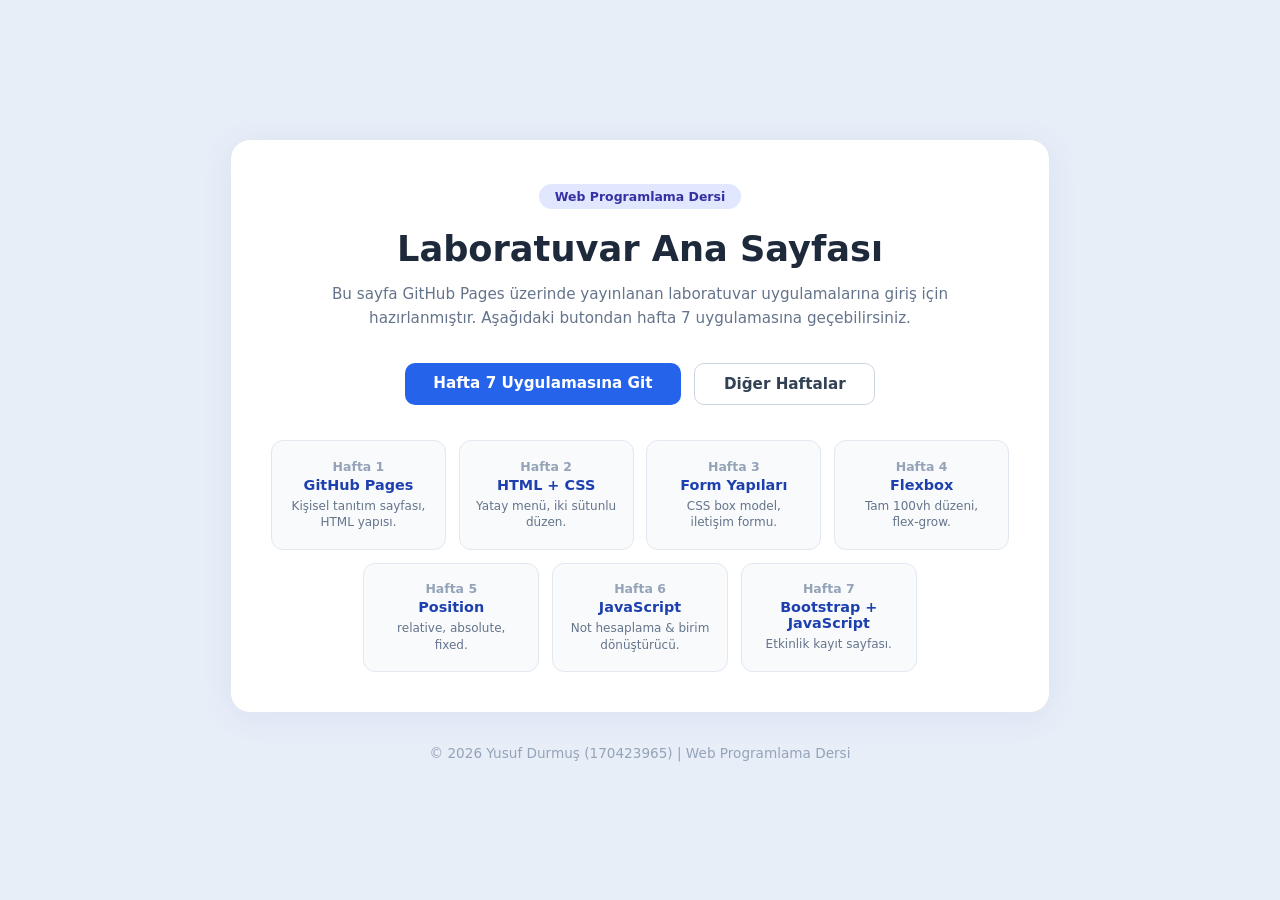
==== index.html @ 1b8e120a "Add files via upload" ====
﻿<!DOCTYPE html>
<html lang="tr">
<head>
  <meta charset="UTF-8" />
  <meta name="viewport" content="width=device-width, initial-scale=1.0" />
  <title>Laboratuvar Ana Sayfası</title>
  <style>
    *, *::before, *::after { box-sizing: border-box; margin: 0; padding: 0; }

    body {
      font-family: 'Segoe UI', system-ui, sans-serif;
      background: #e8eef8;
      min-height: 100vh;
      display: flex;
      flex-direction: column;
      align-items: center;
      justify-content: center;
      padding: 2rem 1.5rem;
    }

    .hub-card {
      background: #fff;
      border-radius: 20px;
      border: 1.5px solid #e2e8f0;
      padding: 2.8rem 2.5rem 2.5rem;
      box-shadow: 0 4px 32px rgba(30,64,175,0.07);
      width: 100%;
      max-width: 820px;
      text-align: center;
    }

    .badge {
      display: inline-block;
      background: #e0e7ff;
      color: #3730a3;
      font-size: 0.78rem;
      font-weight: 600;
      padding: 0.3rem 1rem;
      border-radius: 20px;
      margin-bottom: 1.2rem;
    }

    h1 {
      font-size: 2.2rem;
      font-weight: 800;
      color: #1e293b;
      margin-bottom: 0.8rem;
    }

    .desc {
      color: #64748b;
      font-size: 0.95rem;
      line-height: 1.6;
      margin-bottom: 2rem;
    }

    .btn-group {
      display: flex;
      gap: 0.8rem;
      justify-content: center;
      margin-bottom: 2.2rem;
    }

    .btn-primary {
      padding: 0.7rem 1.8rem;
      background: #2563eb;
      color: #fff;
      border: none;
      border-radius: 10px;
      font-size: 0.95rem;
      font-weight: 700;
      text-decoration: none;
      transition: background 0.2s, transform 0.15s;
    }
    .btn-primary:hover { background: #1d4ed8; transform: translateY(-2px); color: #fff; text-decoration: none; }

    .btn-secondary {
      padding: 0.7rem 1.8rem;
      background: #fff;
      color: #334155;
      border: 1.5px solid #cbd5e1;
      border-radius: 10px;
      font-size: 0.95rem;
      font-weight: 600;
      text-decoration: none;
      transition: background 0.2s;
    }
    .btn-secondary:hover { background: #f1f5f9; color: #334155; text-decoration: none; }

    /* Hafta grid */
    .hafta-grid {
      display: grid;
      grid-template-columns: repeat(4, 1fr);
      gap: 0.8rem;
      margin-bottom: 0.8rem;
    }
    .hafta-grid-bottom {
      display: grid;
      grid-template-columns: repeat(3, 1fr);
      gap: 0.8rem;
      max-width: 75%;
      margin: 0 auto;
    }

    .hafta-kart {
      display: block;
      background: #f8fafc;
      border: 1.5px solid #e2e8f0;
      border-radius: 12px;
      padding: 1.1rem 1rem;
      text-decoration: none;
      color: #1e293b;
      text-align: center;
      transition: transform 0.2s, box-shadow 0.2s, border-color 0.2s;
    }
    .hafta-kart:hover {
      transform: translateY(-3px);
      box-shadow: 0 6px 20px rgba(37,99,235,0.12);
      border-color: #93c5fd;
      text-decoration: none;
    }

    .hafta-no {
      font-size: 0.78rem;
      font-weight: 600;
      color: #94a3b8;
      margin-bottom: 0.2rem;
    }

    .hafta-baslik {
      font-size: 0.9rem;
      font-weight: 700;
      color: #1e40af;
      margin-bottom: 0.3rem;
    }

    .hafta-aciklama {
      font-size: 0.75rem;
      color: #64748b;
      line-height: 1.4;
      margin: 0;
    }

    footer {
      margin-top: 2rem;
      color: #94a3b8;
      font-size: 0.85rem;
    }
  </style>
</head>
<body>

  <div class="hub-card">
    <span class="badge">Web Programlama Dersi</span>
    <h1>Laboratuvar Ana Sayfası</h1>
    <p class="desc">Bu sayfa GitHub Pages üzerinde yayınlanan laboratuvar uygulamalarına giriş için<br>hazırlanmıştır. Aşağıdaki butondan hafta 7 uygulamasına geçebilirsiniz.</p>

    <div class="btn-group">
      <a href="hafta7.html" class="btn-primary">Hafta 7 Uygulamasına Git</a>
      <a href="../hafta1/labs.html" class="btn-secondary">Diğer Haftalar</a>
    </div>

    <!-- Üst 4 kart -->
    <div class="hafta-grid">
      <a href="../hafta1/index.html" class="hafta-kart">
        <div class="hafta-no">Hafta 1</div>
        <div class="hafta-baslik">GitHub Pages</div>
        <p class="hafta-aciklama">Kişisel tanıtım sayfası, HTML yapısı.</p>
      </a>
      <a href="../hafta2/index.html" class="hafta-kart">
        <div class="hafta-no">Hafta 2</div>
        <div class="hafta-baslik">HTML + CSS</div>
        <p class="hafta-aciklama">Yatay menü, iki sütunlu düzen.</p>
      </a>
      <a href="../hafta3/index.html" class="hafta-kart">
        <div class="hafta-no">Hafta 3</div>
        <div class="hafta-baslik">Form Yapıları</div>
        <p class="hafta-aciklama">CSS box model, iletişim formu.</p>
      </a>
      <a href="../hafta4/index.html" class="hafta-kart">
        <div class="hafta-no">Hafta 4</div>
        <div class="hafta-baslik">Flexbox</div>
        <p class="hafta-aciklama">Tam 100vh düzeni, flex-grow.</p>
      </a>
    </div>

    <!-- Alt 3 kart -->
    <div class="hafta-grid-bottom">
      <a href="../hafta5/lab-position.html" class="hafta-kart">
        <div class="hafta-no">Hafta 5</div>
        <div class="hafta-baslik">Position</div>
        <p class="hafta-aciklama">relative, absolute, fixed.</p>
      </a>
      <a href="../hafta6/index.html" class="hafta-kart">
        <div class="hafta-no">Hafta 6</div>
        <div class="hafta-baslik">JavaScript</div>
        <p class="hafta-aciklama">Not hesaplama & birim dönüştürücü.</p>
      </a>
      <a href="hafta7.html" class="hafta-kart">
        <div class="hafta-no">Hafta 7</div>
        <div class="hafta-baslik">Bootstrap + JavaScript</div>
        <p class="hafta-aciklama">Etkinlik kayıt sayfası.</p>
      </a>
    </div>
  </div>

  <footer>
    <p>© 2026 Yusuf Durmuş (170423965) | Web Programlama Dersi</p>
  </footer>

</body>
</html>
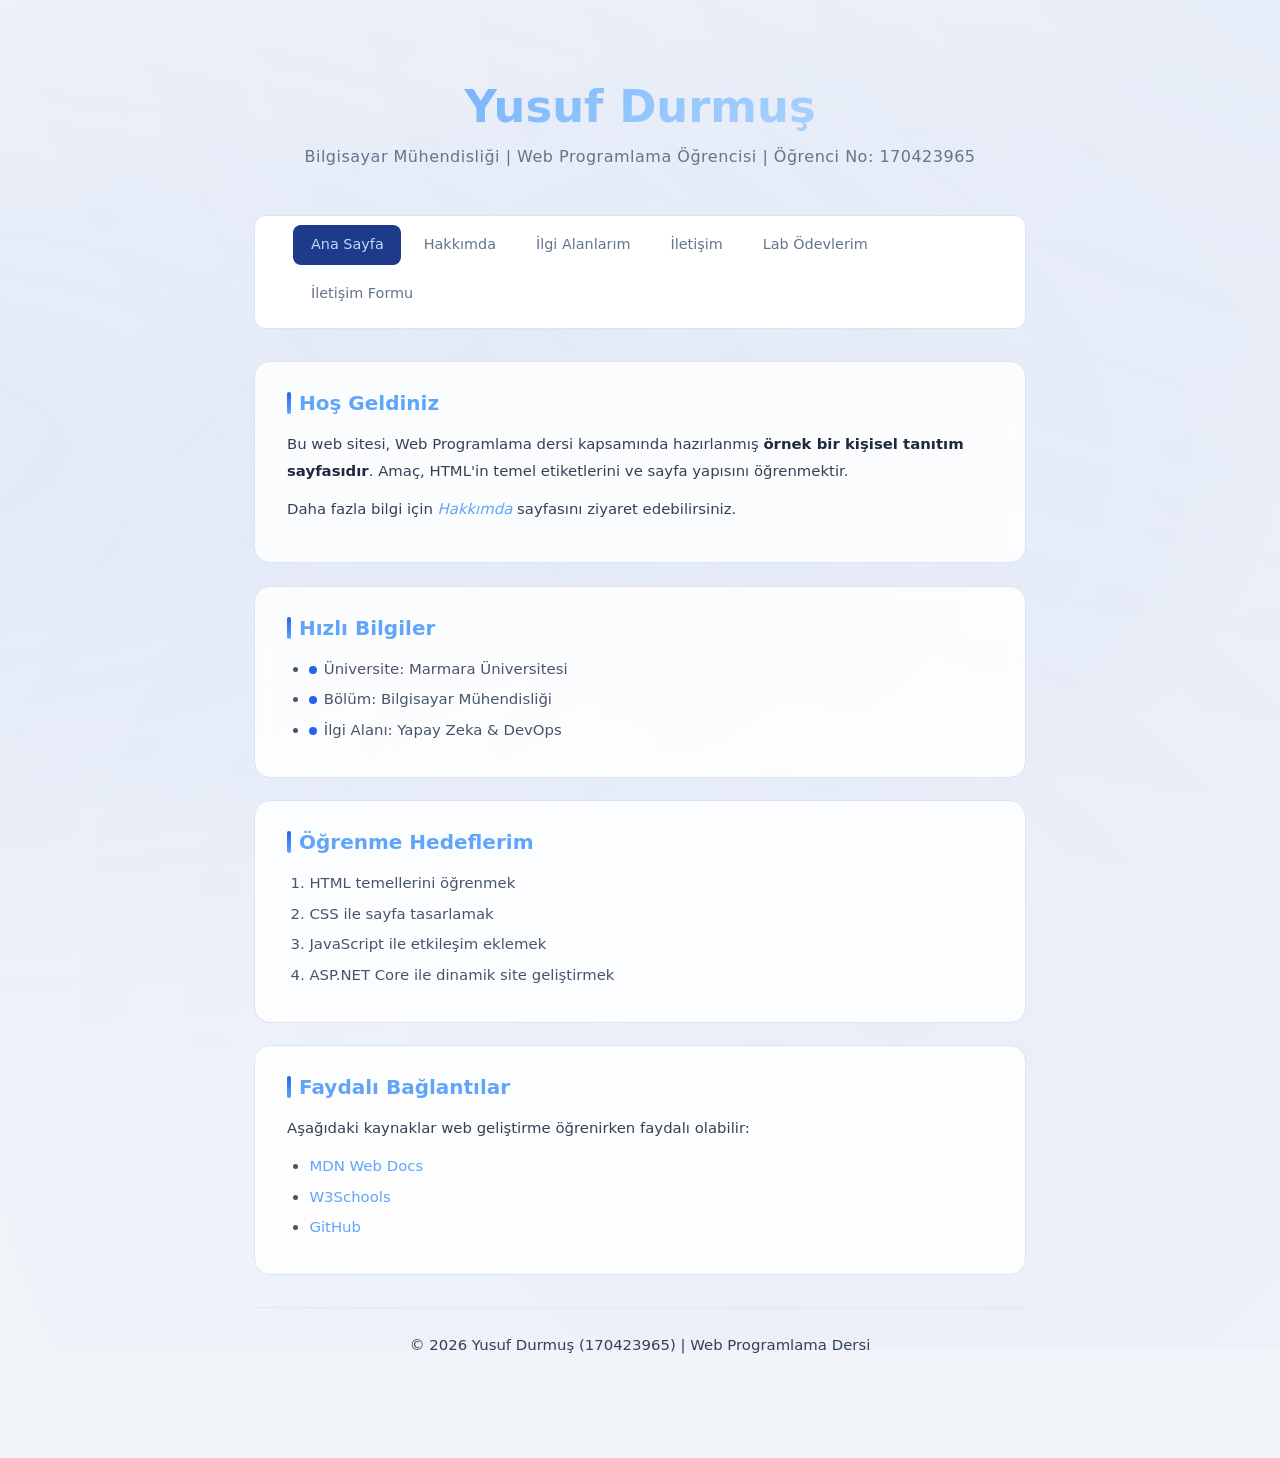
==== commit ea0e2cb2: "Rename index to index.html" ====
--- a/index.html
+++ b/index.html
@@ -1,212 +1,75 @@
-﻿<!DOCTYPE html>
+<!DOCTYPE html>
 <html lang="tr">
 <head>
   <meta charset="UTF-8" />
   <meta name="viewport" content="width=device-width, initial-scale=1.0" />
-  <title>Laboratuvar Ana Sayfası</title>
-  <style>
-    *, *::before, *::after { box-sizing: border-box; margin: 0; padding: 0; }
-
-    body {
-      font-family: 'Segoe UI', system-ui, sans-serif;
-      background: #e8eef8;
-      min-height: 100vh;
-      display: flex;
-      flex-direction: column;
-      align-items: center;
-      justify-content: center;
-      padding: 2rem 1.5rem;
-    }
-
-    .hub-card {
-      background: #fff;
-      border-radius: 20px;
-      border: 1.5px solid #e2e8f0;
-      padding: 2.8rem 2.5rem 2.5rem;
-      box-shadow: 0 4px 32px rgba(30,64,175,0.07);
-      width: 100%;
-      max-width: 820px;
-      text-align: center;
-    }
-
-    .badge {
-      display: inline-block;
-      background: #e0e7ff;
-      color: #3730a3;
-      font-size: 0.78rem;
-      font-weight: 600;
-      padding: 0.3rem 1rem;
-      border-radius: 20px;
-      margin-bottom: 1.2rem;
-    }
-
-    h1 {
-      font-size: 2.2rem;
-      font-weight: 800;
-      color: #1e293b;
-      margin-bottom: 0.8rem;
-    }
-
-    .desc {
-      color: #64748b;
-      font-size: 0.95rem;
-      line-height: 1.6;
-      margin-bottom: 2rem;
-    }
-
-    .btn-group {
-      display: flex;
-      gap: 0.8rem;
-      justify-content: center;
-      margin-bottom: 2.2rem;
-    }
-
-    .btn-primary {
-      padding: 0.7rem 1.8rem;
-      background: #2563eb;
-      color: #fff;
-      border: none;
-      border-radius: 10px;
-      font-size: 0.95rem;
-      font-weight: 700;
-      text-decoration: none;
-      transition: background 0.2s, transform 0.15s;
-    }
-    .btn-primary:hover { background: #1d4ed8; transform: translateY(-2px); color: #fff; text-decoration: none; }
-
-    .btn-secondary {
-      padding: 0.7rem 1.8rem;
-      background: #fff;
-      color: #334155;
-      border: 1.5px solid #cbd5e1;
-      border-radius: 10px;
-      font-size: 0.95rem;
-      font-weight: 600;
-      text-decoration: none;
-      transition: background 0.2s;
-    }
-    .btn-secondary:hover { background: #f1f5f9; color: #334155; text-decoration: none; }
-
-    /* Hafta grid */
-    .hafta-grid {
-      display: grid;
-      grid-template-columns: repeat(4, 1fr);
-      gap: 0.8rem;
-      margin-bottom: 0.8rem;
-    }
-    .hafta-grid-bottom {
-      display: grid;
-      grid-template-columns: repeat(3, 1fr);
-      gap: 0.8rem;
-      max-width: 75%;
-      margin: 0 auto;
-    }
-
-    .hafta-kart {
-      display: block;
-      background: #f8fafc;
-      border: 1.5px solid #e2e8f0;
-      border-radius: 12px;
-      padding: 1.1rem 1rem;
-      text-decoration: none;
-      color: #1e293b;
-      text-align: center;
-      transition: transform 0.2s, box-shadow 0.2s, border-color 0.2s;
-    }
-    .hafta-kart:hover {
-      transform: translateY(-3px);
-      box-shadow: 0 6px 20px rgba(37,99,235,0.12);
-      border-color: #93c5fd;
-      text-decoration: none;
-    }
-
-    .hafta-no {
-      font-size: 0.78rem;
-      font-weight: 600;
-      color: #94a3b8;
-      margin-bottom: 0.2rem;
-    }
-
-    .hafta-baslik {
-      font-size: 0.9rem;
-      font-weight: 700;
-      color: #1e40af;
-      margin-bottom: 0.3rem;
-    }
-
-    .hafta-aciklama {
-      font-size: 0.75rem;
-      color: #64748b;
-      line-height: 1.4;
-      margin: 0;
-    }
-
-    footer {
-      margin-top: 2rem;
-      color: #94a3b8;
-      font-size: 0.85rem;
-    }
-  </style>
+  <title>Yusuf Durmuş</title>
+  <link rel="stylesheet" href="style.css" />
 </head>
 <body>
 
-  <div class="hub-card">
-    <span class="badge">Web Programlama Dersi</span>
-    <h1>Laboratuvar Ana Sayfası</h1>
-    <p class="desc">Bu sayfa GitHub Pages üzerinde yayınlanan laboratuvar uygulamalarına giriş için<br>hazırlanmıştır. Aşağıdaki butondan hafta 7 uygulamasına geçebilirsiniz.</p>
+  <div class="kapsayici">
 
-    <div class="btn-group">
-      <a href="hafta7.html" class="btn-primary">Hafta 7 Uygulamasına Git</a>
-      <a href="../hafta1/labs.html" class="btn-secondary">Diğer Haftalar</a>
-    </div>
+    <header>
+      <h1>Yusuf Durmuş</h1>
+      <p>Bilgisayar Mühendisliği | Web Programlama Öğrencisi | Öğrenci No: 170423965</p>
+    </header>
 
-    <!-- Üst 4 kart -->
-    <div class="hafta-grid">
-      <a href="../hafta1/index.html" class="hafta-kart">
-        <div class="hafta-no">Hafta 1</div>
-        <div class="hafta-baslik">GitHub Pages</div>
-        <p class="hafta-aciklama">Kişisel tanıtım sayfası, HTML yapısı.</p>
-      </a>
-      <a href="../hafta2/index.html" class="hafta-kart">
-        <div class="hafta-no">Hafta 2</div>
-        <div class="hafta-baslik">HTML + CSS</div>
-        <p class="hafta-aciklama">Yatay menü, iki sütunlu düzen.</p>
-      </a>
-      <a href="../hafta3/index.html" class="hafta-kart">
-        <div class="hafta-no">Hafta 3</div>
-        <div class="hafta-baslik">Form Yapıları</div>
-        <p class="hafta-aciklama">CSS box model, iletişim formu.</p>
-      </a>
-      <a href="../hafta4/index.html" class="hafta-kart">
-        <div class="hafta-no">Hafta 4</div>
-        <div class="hafta-baslik">Flexbox</div>
-        <p class="hafta-aciklama">Tam 100vh düzeni, flex-grow.</p>
-      </a>
-    </div>
+    <nav>
+      <ul>
+        <li><a href="index.html" class="aktif">Ana Sayfa</a></li>
+        <li><a href="about.html">Hakkımda</a></li>
+        <li><a href="interests.html">İlgi Alanlarım</a></li>
+        <li><a href="contact.html">İletişim</a></li>
+        <li><a href="labs.html">Lab Ödevlerim</a></li>
+        <li><a href="../hafta3/index.html">İletişim Formu</a></li>
+      </ul>
+    </nav>
 
-    <!-- Alt 3 kart -->
-    <div class="hafta-grid-bottom">
-      <a href="../hafta5/lab-position.html" class="hafta-kart">
-        <div class="hafta-no">Hafta 5</div>
-        <div class="hafta-baslik">Position</div>
-        <p class="hafta-aciklama">relative, absolute, fixed.</p>
-      </a>
-      <a href="../hafta6/index.html" class="hafta-kart">
-        <div class="hafta-no">Hafta 6</div>
-        <div class="hafta-baslik">JavaScript</div>
-        <p class="hafta-aciklama">Not hesaplama & birim dönüştürücü.</p>
-      </a>
-      <a href="hafta7.html" class="hafta-kart">
-        <div class="hafta-no">Hafta 7</div>
-        <div class="hafta-baslik">Bootstrap + JavaScript</div>
-        <p class="hafta-aciklama">Etkinlik kayıt sayfası.</p>
-      </a>
-    </div>
+    <section class="kart">
+      <h2>Hoş Geldiniz</h2>
+      <p>
+        Bu web sitesi, Web Programlama dersi kapsamında hazırlanmış
+        <strong>örnek bir kişisel tanıtım sayfasıdır</strong>.
+        Amaç, HTML'in temel etiketlerini ve sayfa yapısını öğrenmektir.
+      </p>
+      <p>Daha fazla bilgi için <a href="about.html"><em>Hakkımda</em></a> sayfasını ziyaret edebilirsiniz.</p>
+    </section>
+
+    <section class="kart">
+      <h2>Hızlı Bilgiler</h2>
+      <ul>
+        <li><span class="parlayan-nokta"></span>Üniversite: Marmara Üniversitesi</li>
+        <li><span class="parlayan-nokta"></span>Bölüm: Bilgisayar Mühendisliği</li>
+        <li><span class="parlayan-nokta"></span>İlgi Alanı: Yapay Zeka &amp; DevOps</li>
+      </ul>
+    </section>
+
+    <section class="kart">
+      <h2>Öğrenme Hedeflerim</h2>
+      <ol>
+        <li>HTML temellerini öğrenmek</li>
+        <li>CSS ile sayfa tasarlamak</li>
+        <li>JavaScript ile etkileşim eklemek</li>
+        <li>ASP.NET Core ile dinamik site geliştirmek</li>
+      </ol>
+    </section>
+
+    <section class="kart">
+      <h2>Faydalı Bağlantılar</h2>
+      <p>Aşağıdaki kaynaklar web geliştirme öğrenirken faydalı olabilir:</p>
+      <ul>
+        <li><a href="https://developer.mozilla.org" target="_blank">MDN Web Docs</a></li>
+        <li><a href="https://www.w3schools.com" target="_blank">W3Schools</a></li>
+        <li><a href="https://github.com/yusufdurmus" target="_blank">GitHub</a></li>
+      </ul>
+    </section>
+
+    <footer>
+      <p>© 2026 Yusuf Durmuş (170423965) | Web Programlama Dersi</p>
+    </footer>
+
   </div>
-
-  <footer>
-    <p>© 2026 Yusuf Durmuş (170423965) | Web Programlama Dersi</p>
-  </footer>
 
 </body>
 </html>
--- a/style.css
+++ b/style.css
@@ -0,0 +1,425 @@
+﻿/* ===== RESET ===== */
+*, *::before, *::after {
+  box-sizing: border-box;
+  margin: 0;
+  padding: 0;
+}
+
+body {
+  font-family: 'Segoe UI', system-ui, sans-serif;
+  background: #f1f4f9;
+  color: #1e293b;
+  min-height: 100vh;
+}
+
+/* ===== HAREKETLİ ARKA PLAN ===== */
+body::before {
+  content: '';
+  position: fixed;
+  top: -50%;
+  left: -50%;
+  width: 200%;
+  height: 200%;
+  background: radial-gradient(ellipse at 20% 50%, rgba(37,99,235,0.07) 0%, transparent 50%),
+              radial-gradient(ellipse at 80% 20%, rgba(37,99,235,0.05) 0%, transparent 50%),
+              radial-gradient(ellipse at 60% 80%, rgba(37,99,235,0.04) 0%, transparent 50%);
+  animation: bgHareket 12s ease-in-out infinite alternate;
+  z-index: 0;
+  pointer-events: none;
+}
+
+@keyframes bgHareket {
+  0%   { transform: translate(0, 0) rotate(0deg); }
+  100% { transform: translate(30px, 20px) rotate(3deg); }
+}
+
+/* ===== ANA KAPSAYICI ===== */
+.kapsayici {
+  position: relative;
+  z-index: 1;
+  max-width: 820px;
+  margin: 0 auto;
+  padding: 2rem 1.5rem 4rem;
+  animation: asagiGel 0.7s ease both;
+}
+
+@keyframes asagiGel {
+  from { opacity: 0; transform: translateY(-30px); }
+  to   { opacity: 1; transform: translateY(0); }
+}
+
+/* ===== HEADER ===== */
+header {
+  text-align: center;
+  padding: 3rem 1rem 2rem;
+}
+
+header h1 {
+  font-size: 2.8rem;
+  font-weight: 800;
+  background: linear-gradient(135deg, #60a5fa, #93c5fd, #bfdbfe);
+  -webkit-background-clip: text;
+  -webkit-text-fill-color: transparent;
+  background-clip: text;
+  animation: renk 5s ease-in-out infinite alternate;
+}
+
+@keyframes renk {
+  0%   { filter: brightness(1); }
+  100% { filter: brightness(1.2); }
+}
+
+header p {
+  margin-top: 0.6rem;
+  color: #64748b;
+  font-size: 1rem;
+  letter-spacing: 0.5px;
+}
+
+/* ===== NAV ===== */
+nav {
+  background: #ffffff;
+  border: 1px solid #dbe4f0;
+  border-radius: 12px;
+  padding: 0.6rem 1rem;
+  margin-bottom: 2rem;
+  backdrop-filter: blur(10px);
+}
+
+nav ul {
+  list-style: none;
+  display: flex;
+  gap: 0.3rem;
+  flex-wrap: wrap;
+}
+
+nav ul li a {
+  display: inline-block;
+  padding: 0.45rem 1.1rem;
+  font-size: 0.9rem;
+  font-weight: 500;
+  color: #64748b;
+  text-decoration: none;
+  border-radius: 8px;
+  transition: background 0.2s, color 0.2s, transform 0.15s;
+}
+
+nav ul li a:hover {
+  background: rgba(37,99,235,0.08);
+  color: #2563eb;
+  transform: translateY(-2px);
+}
+
+nav ul li a.aktif {
+  background: #1e3a8a;
+  color: #bfdbfe;
+}
+
+/* ===== KART ===== */
+.kart {
+  background: rgba(255,255,255,0.85);
+  border: 1px solid #dbe4f0;
+  border-radius: 16px;
+  padding: 1.8rem 2rem;
+  margin-bottom: 1.4rem;
+  backdrop-filter: blur(8px);
+  transition: transform 0.25s, box-shadow 0.25s, border-color 0.25s;
+  animation: kartGel 0.6s ease both;
+}
+
+.kart:hover {
+  transform: translateY(-5px);
+  box-shadow: 0 12px 40px rgba(37,99,235,0.12);
+  border-color: rgba(96,165,250,0.35);
+}
+
+@keyframes kartGel {
+  from { opacity: 0; transform: translateY(20px); }
+  to   { opacity: 1; transform: translateY(0); }
+}
+
+.kart:nth-child(2) { animation-delay: 0.10s; }
+.kart:nth-child(3) { animation-delay: 0.20s; }
+.kart:nth-child(4) { animation-delay: 0.30s; }
+.kart:nth-child(5) { animation-delay: 0.40s; }
+
+/* ===== BAŞLIKLAR ===== */
+h2 {
+  font-size: 1.25rem;
+  font-weight: 700;
+  color: #60a5fa;
+  margin-bottom: 1rem;
+  display: flex;
+  align-items: center;
+  gap: 0.5rem;
+}
+
+h2::before {
+  content: '';
+  display: inline-block;
+  width: 4px;
+  height: 1.1em;
+  background: linear-gradient(180deg, #2563eb, #60a5fa);
+  border-radius: 2px;
+}
+
+h3 {
+  font-size: 1rem;
+  font-weight: 600;
+  color: #2563eb;
+  margin: 1rem 0 0.4rem;
+}
+
+/* ===== PARAGRAFLAR ===== */
+p {
+  font-size: 0.93rem;
+  color: #334155;
+  line-height: 1.8;
+  margin-bottom: 0.7rem;
+}
+
+p strong {
+  color: #1e293b;
+  font-weight: 600;
+}
+
+p em {
+  color: #60a5fa;
+  font-style: italic;
+}
+
+/* ===== LİSTELER ===== */
+ul, ol {
+  padding-left: 1.4rem;
+}
+
+ul li, ol li {
+  color: #475569;
+  font-size: 0.93rem;
+  line-height: 1.8;
+  margin-bottom: 0.25rem;
+  transition: color 0.2s, transform 0.2s;
+}
+
+ul li:hover, ol li:hover {
+  color: #2563eb;
+  transform: translateX(4px);
+}
+
+ul ul {
+  margin-top: 0.25rem;
+}
+
+ul ul li::marker {
+  color: #1e40af;
+}
+
+/* ===== TANIM LİSTESİ ===== */
+dl dt {
+  font-weight: 700;
+  color: #60a5fa;
+  margin-top: 0.7rem;
+  font-size: 0.93rem;
+}
+
+dl dd {
+  color: #64748b;
+  font-size: 0.88rem;
+  margin-left: 1rem;
+  line-height: 1.7;
+}
+
+/* ===== BLOCKQUOTE ===== */
+blockquote {
+  border-left: 3px solid #2563eb;
+  margin: 0.5rem 0;
+  padding: 0.8rem 1.2rem;
+  background: #eff6ff;
+  border-radius: 0 10px 10px 0;
+  color: #2563eb;
+  font-style: italic;
+  font-size: 0.95rem;
+}
+
+/* ===== LİNKLER ===== */
+a {
+  color: #60a5fa;
+  text-decoration: none;
+  transition: color 0.2s;
+}
+
+a:hover {
+  color: #2563eb;
+  text-decoration: underline;
+}
+
+.geri-don {
+  display: inline-flex;
+  align-items: center;
+  gap: 0.4rem;
+  margin-top: 0.5rem;
+  font-size: 0.9rem;
+  color: #60a5fa;
+  text-decoration: none;
+  transition: gap 0.2s, color 0.2s;
+}
+
+.geri-don:hover {
+  gap: 0.7rem;
+  color: #2563eb;
+  text-decoration: none;
+}
+
+/* ===== İLETİŞİM LİSTESİ ===== */
+.iletisim-listesi {
+  list-style: none;
+  padding: 0;
+}
+
+.iletisim-listesi li {
+  display: flex;
+  align-items: center;
+  gap: 0.6rem;
+  padding: 0.6rem 0.8rem;
+  border-radius: 8px;
+  margin-bottom: 0.4rem;
+  transition: background 0.2s, transform 0.2s;
+}
+
+.iletisim-listesi li:hover {
+  background: #eff6ff;
+  transform: translateX(5px);
+}
+
+/* ===== FOOTER ===== */
+footer {
+  text-align: center;
+  padding: 1.5rem 1rem;
+  color: #64748b;
+  font-size: 0.85rem;
+  border-top: 1px solid #e2e8f0;
+  margin-top: 2rem;
+}
+
+/* ===== PARLAYAN NOKTA ===== */
+.parlayan-nokta {
+  display: inline-block;
+  width: 8px;
+  height: 8px;
+  background: #2563eb;
+  border-radius: 50%;
+  margin-right: 0.4rem;
+  animation: parla 1.8s ease-in-out infinite;
+  vertical-align: middle;
+}
+
+@keyframes parla {
+  0%, 100% { box-shadow: 0 0 4px #2563eb; opacity: 1; }
+  50%       { box-shadow: 0 0 12px #60a5fa; opacity: 0.6; }
+}
+
+/* ===== LAB GRID (labs.html için) ===== */
+.lab-grid {
+  display: grid;
+  grid-template-columns: repeat(auto-fill, minmax(220px, 1fr));
+  gap: 1rem;
+  margin-top: 0.5rem;
+}
+
+.lab-kart {
+  background: #f0f4ff;
+  border: 1.5px solid #c7d8f8;
+  border-radius: 14px;
+  padding: 1.4rem;
+  text-decoration: none;
+  color: #1e293b;
+  transition: transform 0.2s, box-shadow 0.2s, border-color 0.2s, background 0.2s;
+  display: block;
+  animation: kartGel 0.5s ease both;
+}
+
+.lab-kart:hover {
+  transform: translateY(-6px);
+  box-shadow: 0 12px 36px rgba(37,99,235,0.18);
+  border-color: #2563eb;
+  background: #e8eeff;
+  text-decoration: none;
+  color: #1e293b;
+}
+
+.lab-kart:nth-child(1) { animation-delay: 0.05s; }
+.lab-kart:nth-child(2) { animation-delay: 0.10s; }
+.lab-kart:nth-child(3) { animation-delay: 0.15s; }
+.lab-kart:nth-child(4) { animation-delay: 0.20s; }
+.lab-kart:nth-child(5) { animation-delay: 0.25s; }
+.lab-kart:nth-child(6) { animation-delay: 0.30s; }
+.lab-kart:nth-child(7) { animation-delay: 0.35s; }
+
+.lab-no {
+  font-size: 2rem;
+  font-weight: 800;
+  background: linear-gradient(135deg, #2563eb, #60a5fa);
+  -webkit-background-clip: text;
+  -webkit-text-fill-color: transparent;
+  background-clip: text;
+  line-height: 1;
+  margin-bottom: 0.6rem;
+}
+
+.lab-baslik {
+  font-size: 0.95rem;
+  font-weight: 700;
+  color: #1e40af;
+  margin-bottom: 0.3rem;
+}
+
+.lab-aciklama {
+  font-size: 0.8rem;
+  color: #475569;
+  line-height: 1.5;
+  margin: 0;
+}
+
+.lab-kart.pasif {
+  opacity: 0.35;
+  cursor: default;
+  pointer-events: none;
+}
+
+/* ===== ORTAK GERİ DÖN BUTONU ===== */
+.btn-geri-don {
+  display: inline-flex;
+  align-items: center;
+  gap: 0.5rem;
+  padding: 0.6rem 1.4rem;
+  background: #1e3a8a;
+  color: #fff;
+  font-size: 0.88rem;
+  font-weight: 600;
+  font-family: inherit;
+  border: none;
+  border-radius: 8px;
+  text-decoration: none;
+  cursor: pointer;
+  transition: background 0.2s, transform 0.15s, box-shadow 0.2s;
+  box-shadow: 0 2px 10px rgba(30,58,138,0.25);
+  margin-bottom: 1.2rem;
+}
+
+.btn-geri-don:hover {
+  background: #2563eb;
+  transform: translateY(-2px);
+  box-shadow: 0 6px 18px rgba(37,99,235,0.30);
+  color: #fff;
+  text-decoration: none;
+}
+
+.btn-geri-don:active {
+  transform: translateY(0);
+  box-shadow: 0 2px 8px rgba(30,58,138,0.20);
+}
+
+.btn-geri-don::before {
+  content: '←';
+  font-size: 1rem;
+}
